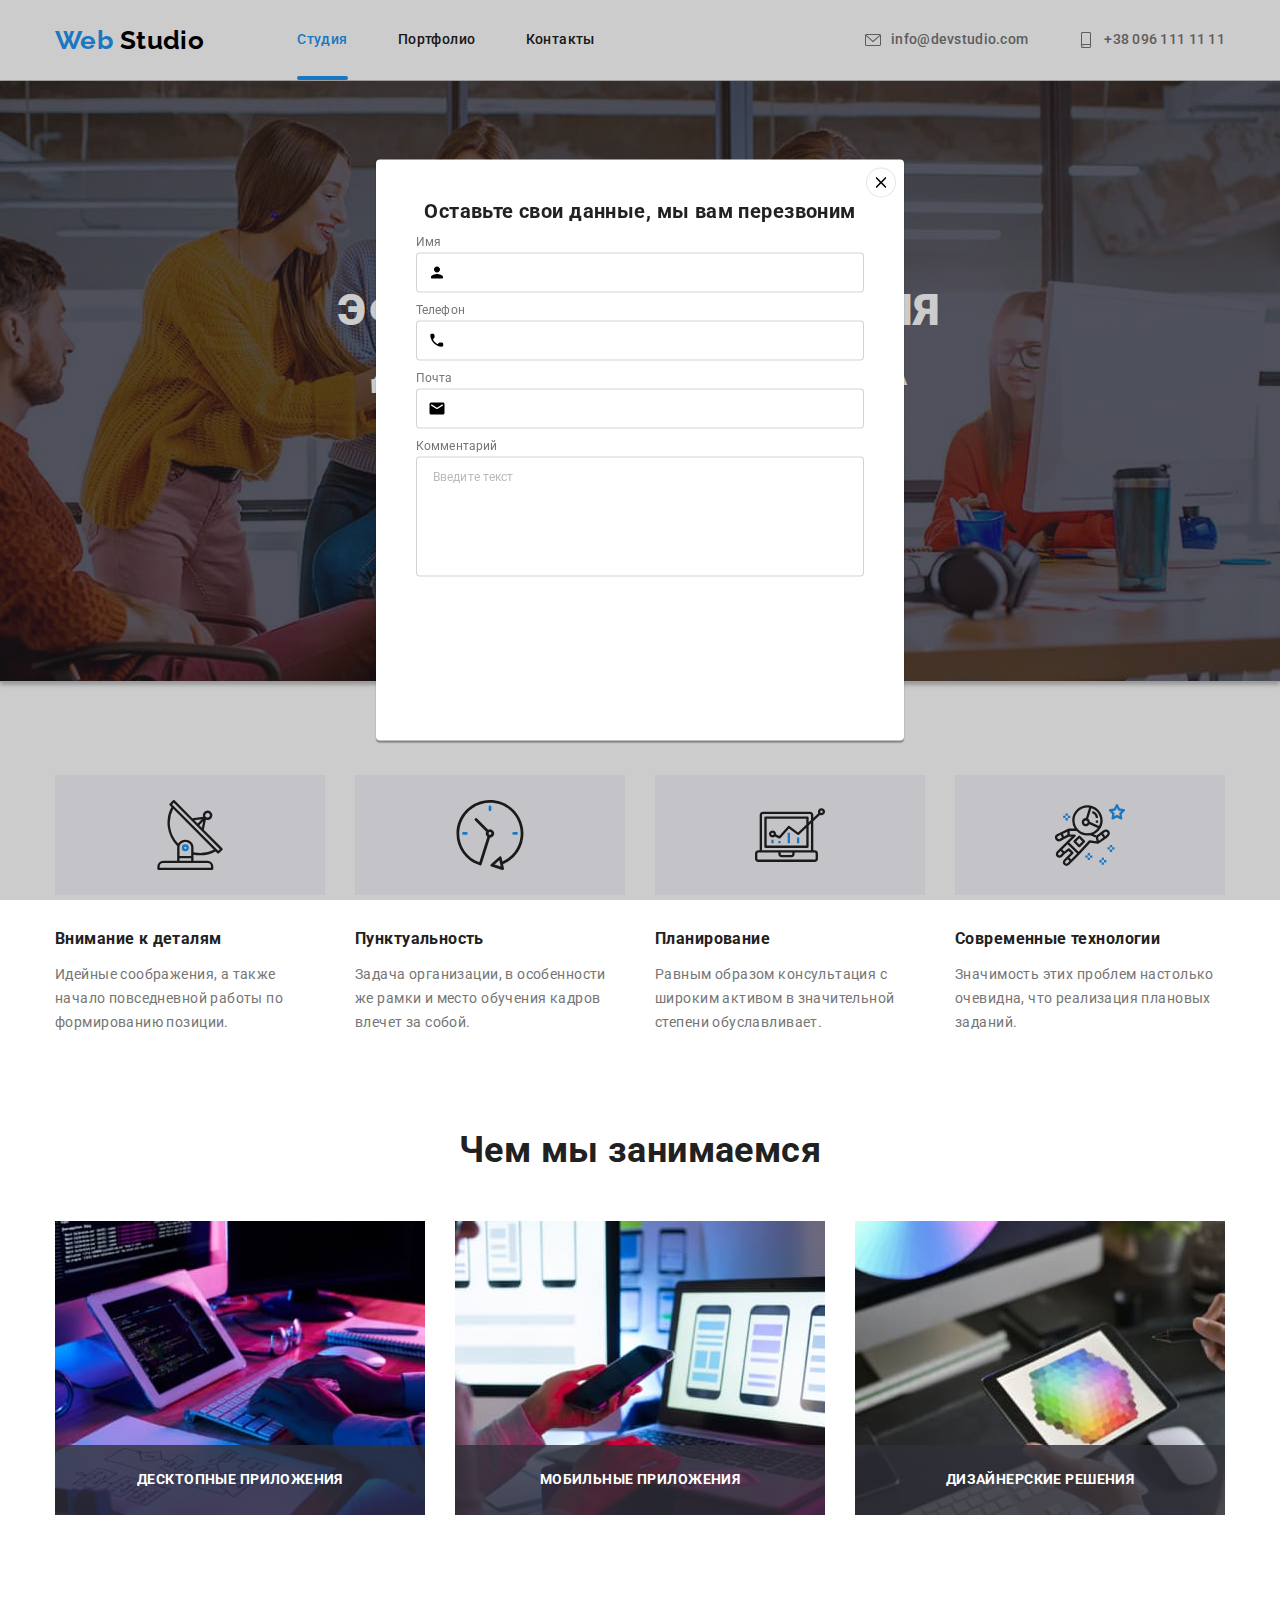
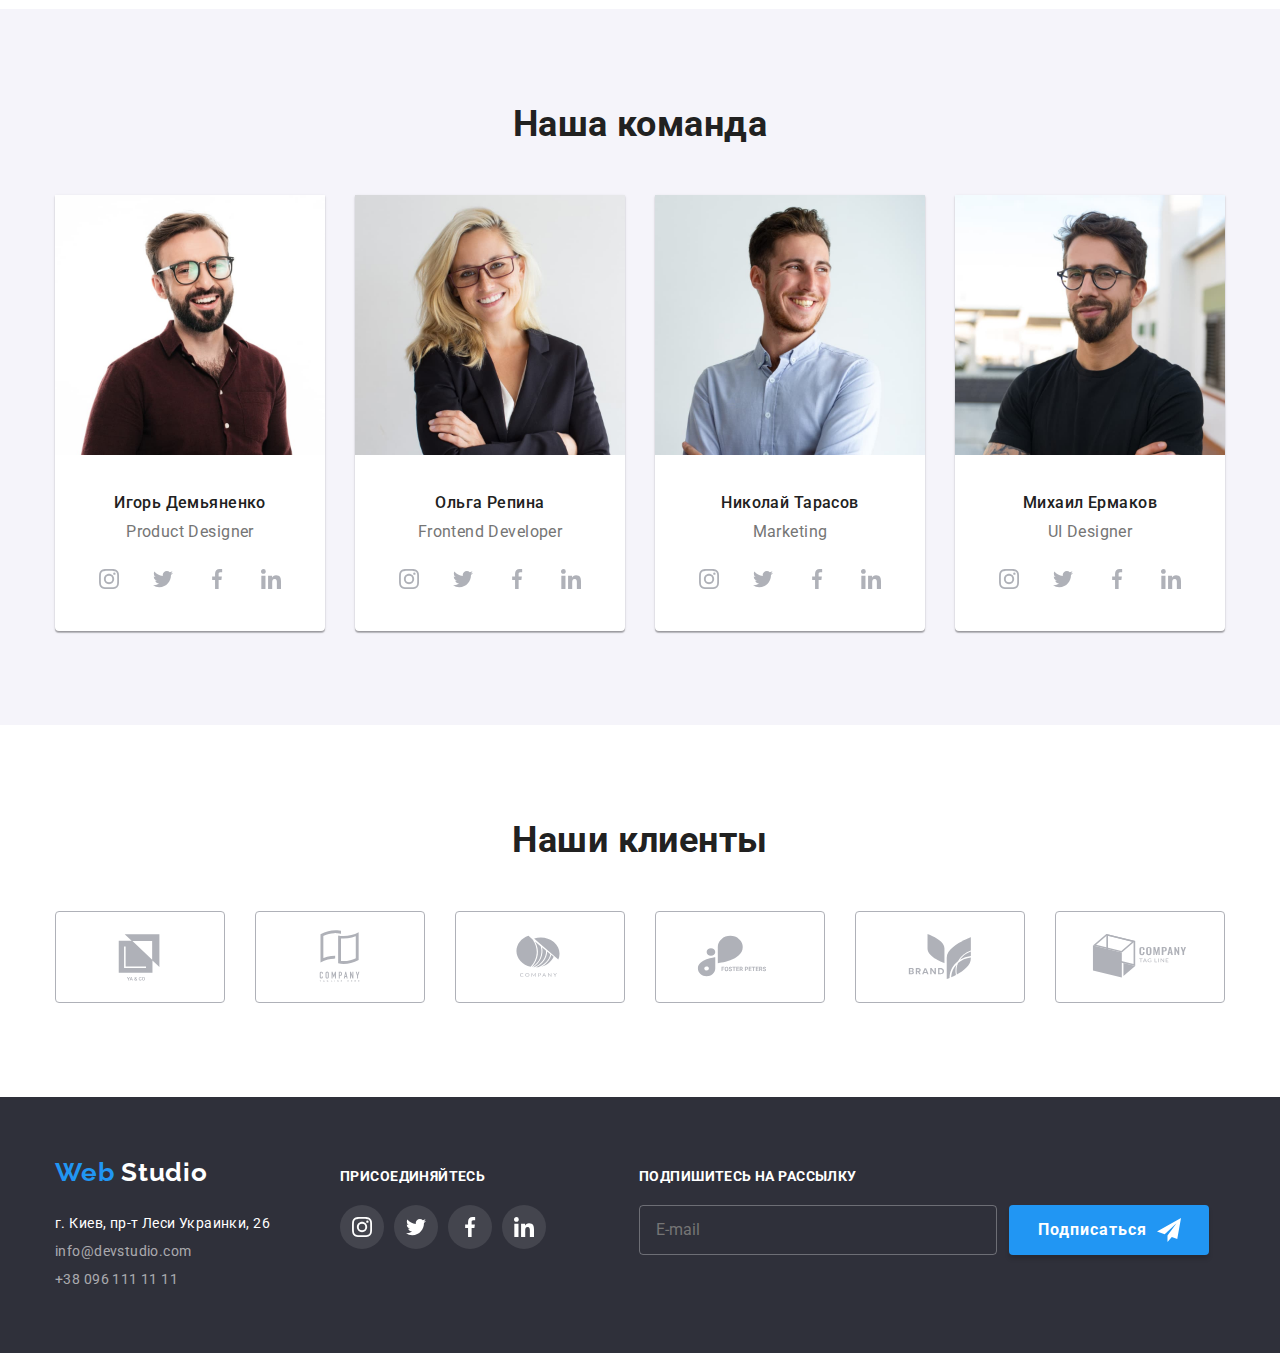
==== index.html @ 7f890c57 "добавляет форму в футере и часть формы в модальном окне" ====
<!DOCTYPE html>
<html lang="ru">

<head>
    <meta charset="UTF-8">
    <meta http-equiv="X-UA-Compatible" content="IE=edge">
    <meta name="viewport" content="width=device-width, initial-scale=1.0">
    <title>Project-1 WebStudio</title>
    <link
        href="https://fonts.googleapis.com/css2?family=Raleway:wght@700&family=Roboto:wght@400;500;700;900&display=swap"
        rel="stylesheet">
    <link rel="stylesheet"
        href="https://cdnjs.cloudflare.com/ajax/libs/modern-normalize/1.1.0/modern-normalize.min.css">
    <link rel="stylesheet" href="./css/styles.css">
</head>

<body>
    <!--хидер-->
    <header class="header">
        <div class="header-text">
            <a class="logo link" href="/"> <span class="logo-accent">Web</span> Studio</a>
            <nav class="header-navigate">
                <ul class="header-list">
                    <li class="header-item">
                        <a class="header-nav link active" href="./index.html">Студия</a>
                    </li>
                    <li class="header-item">
                        <a class="header-nav link" href="./portfolio.html">Портфолио</a>
                    </li>
                    <li class="header-item">
                        <a class="header-nav link" href="">Контакты</a>
                    </li>
                </ul>
            </nav>
            <ul class="header-contacts">
                <li class="header-contacts-item">

                    <a class="contacts-item link" href="mailto:info@devstudio.com">
                        <svg class="icon-nav" width="16" height="12">
                            <use href="./images/sprite.svg#icon-envelope-hover"></use>
                        </svg>
                        info@devstudio.com</a>
                </li>
                <li class="header-contacts-item">
                    <a class="contacts-item link" href="tel:+380961111111">
                        <svg class="icon-nav" width="10" height="16">
                            <use href="./images/sprite.svg#icon-smartphone"></use>
                        </svg>
                        +38 096 111 11 11</a>
                </li>
            </ul>
        </div>

    </header>
    <main>

        <!--хироу-->

        <section class="heroes">
            <h1 class="main-title">Эффективные решения <br> для вашего бизнеса </h1>
            <button class="button-order" type="button" data-modal-open>Заказать услугу</button>
        </section>

        <!--особенности-->

        <section class="why">
            <div class="container">
                <h2 hidden>Особенности</h2>
                <ul class="why-list">
                    <li class="why-item">
                        <div class="box-why">
                            <svg class="icon-why" width="70" height="70">
                                <use href="./images/sprite.svg#icon-antenna"></use>
                            </svg>
                        </div>
                        <h3 class="why-title">Внимание к деталям</h3>
                        <p class="why-description">Идейные соображения, а также начало повседневной работы по
                            формированию позиции.</p>
                    </li>
                    <li class="why-item">
                        <div class="box-why">
                            <svg class="icon-why" width="70" height="70">
                                <use href="./images/sprite.svg#icon-clock"></use>
                            </svg>
                        </div>
                        <h3 class="why-title">Пунктуальность</h3>
                        <p class="why-description">Задача организации, в особенности же рамки и место обучения кадров
                            влечет за собой.
                        </p>
                    </li>
                    <li class="why-item">
                        <div class="box-why">
                            <svg class="icon-why" width="70" height="70">
                                <use href="./images/sprite.svg#icon-diagram"></use>
                            </svg>
                        </div>
                        <h3 class="why-title">Планирование</h3>
                        <p class="why-description">Равным образом консультация с широким активом в значительной степени
                            обуславливает.
                        </p>
                    </li>
                    <li class="why-item">
                        <div class="box-why">
                            <svg class="icon-why" width="70" height="70">
                                <use href="./images/sprite.svg#icon-astronaut"></use>
                            </svg>
                        </div>
                        <h3 class="why-title">Современные технологии</h3>
                        <p class="why-description">Значимость этих проблем настолько очевидна, что реализация плановых
                            заданий.</p>
                    </li>
                </ul>
            </div>

        </section>

        <!--Чем мы занимаемся-->

        <section class="doing">
            <div class="container">
                <h2 class="doing-title">Чем мы занимаемся</h2>
                <ul class="doing-list">
                    <li class="doing-item">
                        <img class="doing-img" src="./images/doing/do-1.jpg" alt="Компьютер" width="370" height="294" />
                        <p class="doing-item-title">Десктопные приложения</p>
                    </li>

                    <li class="doing-item">
                        <img class="doing-img" src="./images/doing/do-2.jpg" alt="Телефон" width="370" height="294" />
                        <p class="doing-item-title">Мобильные приложения</p>
                    </li>

                    <li class="doing-item">
                        <img class="doing-img" src="./images/doing/do-3.jpg" alt="Планшет" width="370" height="294" />
                        <p class="doing-item-title">Дизайнерские решения</p>
                    </li>
                </ul>
            </div>
        </section>

        <!--Наша команда-->

        <section class="team">
            <div class="container">
                <h2 class="team-title">Наша команда</h2>
                <ul class="team-list">
                    <li class="team-item">
                        <img src="./images/team/kommand-1.jpg" alt="Игорь Демьяненко" width="270" height="260" />
                        <div class="team-box">
                            <h3 class="team-name">Игорь Демьяненко</h3>
                            <p class="team-work" lang="en">Product Designer</p>

                            <ul class="team-box-icon">
                                <li class="team-box-item">
                                    <a class="team-box-link" href="">
                                        <svg class="icon-team" width="20" height="20">
                                            <use href="./images/sprite.svg#icon-instagram"></use>
                                        </svg>
                                    </a>
                                </li>

                                <li class="team-box-item">
                                    <a class="team-box-link" href="">
                                        <svg class="icon-team" width="20" height="20">
                                            <use href="./images/sprite.svg#icon-twitter"></use>
                                        </svg>
                                    </a>
                                </li>

                                <li class="team-box-item">
                                    <a class="team-box-link" href="">
                                        <svg class="icon-team" width="20" height="20">
                                            <use href="./images/sprite.svg#icon-facebook"></use>
                                        </svg>
                                    </a>
                                </li>

                                <li class="team-box-item">
                                    <a class="team-box-link" href="">
                                        <svg class="icon-team" width="20" height="20">
                                            <use href="./images/sprite.svg#icon-linkedin"></use>
                                        </svg>
                                    </a>
                                </li>
                            </ul>
                        </div>


                    </li>
                    <li class="team-item">
                        <img src="./images/team/kommand-2.jpg" alt="Ольга Репина" width="270" height="260" />
                        <div class="team-box">
                            <h3 class="team-name">Ольга Репина</h3>
                            <p class="team-work" lang="en">Frontend Developer</p>

                            <ul class="team-box-icon">
                                <li class="team-box-item">
                                    <a class="team-box-link" href="">
                                        <svg class="icon-team" width="20" height="20">
                                            <use href="./images/sprite.svg#icon-instagram"></use>
                                        </svg>
                                    </a>
                                </li>

                                <li class="team-box-item">
                                    <a class="team-box-link" href="">
                                        <svg class="icon-team" width="20" height="20">
                                            <use href="./images/sprite.svg#icon-twitter"></use>
                                        </svg>
                                    </a>
                                </li>

                                <li class="team-box-item">
                                    <a class="team-box-link" href="">
                                        <svg class="icon-team" width="20" height="20">
                                            <use href="./images/sprite.svg#icon-facebook"></use>
                                        </svg>
                                    </a>
                                </li>

                                <li class="team-box-item">
                                    <a class="team-box-link" href="">
                                        <svg class="icon-team" width="20" height="20">
                                            <use href="./images/sprite.svg#icon-linkedin"></use>
                                        </svg>
                                    </a>
                                </li>
                            </ul>
                        </div>
                    </li>

                    <li class="team-item">
                        <img src="./images/team/kommand-3.jpg" alt="Николай Тарасов" width="270" height="260" />
                        <div class="team-box">
                            <h3 class="team-name">Николай Тарасов</h3>
                            <p class="team-work" lang="en">Marketing</p>

                            <ul class="team-box-icon">
                                <li class="team-box-item">
                                    <a class="team-box-link" href="">
                                        <svg class="icon-team" width="20" height="20">
                                            <use href="./images/sprite.svg#icon-instagram"></use>
                                        </svg>
                                    </a>
                                </li>

                                <li class="team-box-item">
                                    <a class="team-box-link" href="">
                                        <svg class="icon-team" width="20" height="20">
                                            <use href="./images/sprite.svg#icon-twitter"></use>
                                        </svg>
                                    </a>
                                </li>

                                <li class="team-box-item">
                                    <a class="team-box-link" href="">
                                        <svg class="icon-team" width="20" height="20">
                                            <use href="./images/sprite.svg#icon-facebook"></use>
                                        </svg>
                                    </a>
                                </li>

                                <li class="team-box-item">
                                    <a class="team-box-link" href="">
                                        <svg class="icon-team" width="20" height="20">
                                            <use href="./images/sprite.svg#icon-linkedin"></use>
                                        </svg>
                                    </a>
                                </li>
                            </ul>
                        </div>


                    </li>

                    <li class="team-item">
                        <img src="./images/team/kommand-4.jpg" alt="Михаил Ермаков" width="270" height="260" />
                        <div class="team-box">
                            <h3 class="team-name">Михаил Ермаков</h3>
                            <p class="team-work" lang="en">UI Designer</p>

                            <ul class="team-box-icon">
                                <li class="team-box-item">
                                    <a class="team-box-link" href="">
                                        <svg class="icon-team" width="20" height="20">
                                            <use href="./images/sprite.svg#icon-instagram"></use>
                                        </svg>
                                    </a>
                                </li>

                                <li class="team-box-item">
                                    <a class="team-box-link" href="">
                                        <svg class="icon-team" width="20" height="20">
                                            <use href="./images/sprite.svg#icon-twitter"></use>
                                        </svg>
                                    </a>
                                </li>

                                <li class="team-box-item">
                                    <a class="team-box-link" href="">
                                        <svg class="icon-team" width="20" height="20">
                                            <use href="./images/sprite.svg#icon-facebook"></use>
                                        </svg>
                                    </a>
                                </li>

                                <li class="team-box-item">
                                    <a class="team-box-link" href="">
                                        <svg class="icon-team" width="20" height="20">
                                            <use href="./images/sprite.svg#icon-linkedin"></use>
                                        </svg>
                                    </a>
                                </li>
                            </ul>
                        </div>


                    </li>
                </ul>
            </div>
        </section>
    </main>

    <!--Постоянные клиенты-->

    <section class="clients">
        <div class="container">
            <h2 class="clients-title">Наши клиенты</h2>
            <ul class="clients-list">

                <li class="clients-item">

                    <a class="clients-link" href="">
                        <svg class="icon-clients" width="106" height="60">
                            <use href="./images/sprite.svg#icon-company-1"></use>
                        </svg>
                    </a>

                </li>

                <li class="clients-item">

                    <a class="clients-link" href="">
                        <svg class="icon-clients" width="106" height="60">
                            <use href="./images/sprite.svg#icon-company-2"></use>
                        </svg>
                    </a>

                </li>

                <li class="clients-item">

                    <a class="clients-link" href="">
                        <svg class="icon-clients" width="106" height="60">
                            <use href="./images/sprite.svg#icon-company-3"></use>
                        </svg>
                    </a>

                </li>

                <li class="clients-item">

                    <a class="clients-link" href="">
                        <svg class="icon-clients" width="106" height="60">
                            <use href="./images/sprite.svg#icon-company-4"></use>
                        </svg>
                    </a>

                </li>

                <li class="clients-item">
                    <a class="clients-link" href="">
                        <svg class="icon-clients" width="106" height="60">
                            <use href="./images/sprite.svg#icon-company-5"></use>
                        </svg>
                    </a>
                </li>

                <li class="clients-item">
                    <a class="clients-link" href="">
                        <svg class="icon-clients" width="106" height="60">
                            <use href="./images/sprite.svg#icon-company-6"></use>
                        </svg>
                    </a>
                </li>

            </ul>
        </div>


    </section>

    <!--подвал-->

    <footer class="footer">
        <div class="container footer-box">

            <div class="footer-left">
                <a class="logo-footer link" href="/"> <span class="logo-accent">Web</span> Studio</a>
                <address class="footer-addres">
                    <ul class="footer-list">
                        <li class="footer-item"><a class="address-item-map link"
                                href="https://goo.gl/maps/FX2oiXXjCfkCqvJg9" target="_blank"
                                rel="noopener noreferrer">г.
                                Киев,
                                пр-т Леси Украинки, 26</a></li>
                        <li class="footer-item"><a class="address-item link"
                                href="mailto:info@devstudio.com">info@devstudio.com</a></li>
                        <li class="footer-item"><a class="address-item link" href="tel:+380961111111">+38 096 111 11
                                11</a>
                        </li>
                    </ul>
                </address>
            </div>

            <div class="footer-right">
                <h3 class="footer-right-title">присоединяйтесь</h3>
                <ul class="footer-network">
                    <li class="network-item">
                        <a class="network-link" href="">
                            <svg class="icon-network" width="20" height="20">
                                <use href="./images/sprite.svg#icon-instagram"></use>
                            </svg>
                        </a>
                    </li>

                    <li class="network-item">
                        <a class="network-link" href="">
                            <svg class="icon-network" width="20" height="20">
                                <use href="./images/sprite.svg#icon-twitter"></use>
                            </svg>
                        </a>
                    </li>

                    <li class="network-item">
                        <a class="network-link" href="">
                            <svg class="icon-network" width="20" height="20">
                                <use href="./images/sprite.svg#icon-facebook"></use>
                            </svg>
                        </a>
                    </li>

                    <li class="network-item">
                        <a class="network-link" href="">
                            <svg class="icon-network" width="20" height="20">
                                <use href="./images/sprite.svg#icon-linkedin"></use>
                            </svg>
                        </a>
                    </li>

                </ul>
            </div>
            <div class="footer-follow">
                <p class="follow-title">Подпишитесь на рассылку</p>
                <form name="form-follow" action="#" class="form-follow">
                    <input class="follow-input" name="follow-email" type="email" placeholder="E-mail">
                    <div class="follow-box">
                        <button class="follow-button" type="submit">Подписаться</button>
                        <svg class="icon-follow" width="24" height="24">
                            <use href="./images/sprite.svg#icon-telegram-send"></use>
                        </svg>
                    </div>

                </form>
            </div>
        </div>
    </footer>

    <!-- модальное окно -->

    <div class="backdrop" data-modal>
        <div class="modal">
            <button class="modal-button" type="button" data-modal-close>
                <svg class="icon-modal" width="11" height="11">
                    <use href="./images/sprite.svg#icon-Close"></use>
                </svg>
            </button>
            <form action="#" class="modal-form">
                <p class="modal-text">Оставьте свои данные, мы вам перезвоним</p>

                <label for="modal-name" class="modal-label">Имя</label>
                <div class="box-modal">
                    <input type="text" name="modal-name" id="modal-name" class="modal-input">
                    <svg class="icon-modal-text" width="18" height="18">
                        <use href="./images/sprite.svg#icon-person"></use>
                    </svg>
                </div>

                <label for="modal-tel" class="modal-label">Телефон</label>
                <div class="box-modal">
                    <input type="tel" name="modal-tel" id="modal-tel" class="modal-input">
                    <svg class="icon-modal-text" width="18" height="18">
                        <use href="./images/sprite.svg#icon-phone"></use>
                    </svg>
                </div>

                <label for="modal-email" class="modal-label">Почта</label>
                <div class="box-modal">
                    <input type="email" name="modal-email" id="modal-email" class="modal-input">
                    <svg class="icon-modal-text" width="18" height="18">
                        <use href="./images/sprite.svg#icon-email"></use>
                    </svg>
                </div>


                <label for="modal-comment" class="modal-label">Комментарий</label>
                <textarea name="modal-comment" id="modal-comment" placeholder="Введите текст"
                    class="modal-comment"></textarea>
            </form>
        </div>
    </div>

    <!-- <script src="./js/modal.js"></script> -->
</body>

</html>
---- css/styles.css ----
/* цвет текста основной #212121
цвет текста вторичный rgba(117, 117, 117, 1)
Цвет акцента #2196F3
#FFFFFF 
цвет фона #E5E5E5
цвет фона вторичный #2F303A

*/
:root {
  --primary-text-color: rgba(117, 117, 117, 1);
  --title-text-color: #212121;
  --accent-color: #2196f3;
  --main-transition-duration: 250ms;
  --main-cubic-bezier: cubic-bezier(0.4, 0, 0.2, 1);
}

/* @keyframes portfoliotext {
  0% {
    transform: translateY(100%);
  }
  100% {
    transform: translateY(0%);
  }
} */

body {
  font-family: 'Roboto', sans-serif;
  font-weight: normal;
  font-size: 14px;
  line-height: 1.71;
  letter-spacing: 0.03em;
  color: var(--primary-text-color);
}

.container {
  width: 1200px;
  padding-left: 15px;
  padding-right: 15px;
  margin-left: auto;
  margin-right: auto;
}

h1,
h2,
h3,
h4 {
  color: var(--title-text-color);
  margin: 0;
  padding: 0;
}

p {
  margin: 0;
  padding: 0;
}

ul {
  list-style: none;
  margin: 0;
  padding: 0;
}

.link {
  text-decoration: none;
  color: var(--title-text-color);
}

/*-------------- header------------ */

.header {
  border-bottom: 1px solid #ececec;
}

.header-text {
  display: flex;
  align-items: center;
  width: 1200px;
  padding-left: 15px;
  padding-right: 15px;
  margin-left: auto;
  margin-right: auto;
}

/*-------------- logo------------ */

.logo {
  font-family: 'Raleway';
  font-weight: bold;
  font-size: 26px;
  line-height: 1.19;
  color: #000000;

  margin-right: 93px;
  transition: color var(--main-transition-duration) var(--main-cubic-bezier);
}

.logo:hover,
.logo:focus {
  color: var(--accent-color);
}

.logo-accent {
  color: var(--accent-color);
}

/*------------- header navigate----------- */

.header-list .active {
  color: var(--accent-color);
}

.active::after {
  position: absolute;
  bottom: 0;
  left: 0;
  content: '';
  display: block;
  width: 100%;
  height: 4px;
  border: 2px solid;
  border-radius: 2px;
  color: var(--accent-color);
  background-color: var(--accent-color);
}

.header-list {
  display: flex;
}

.header-item {
  position: relative;
  font-weight: 500;
  font-size: 14px;
  line-height: 1.14;

  display: block;
}
.header-nav {
  padding-top: 32px;
  padding-bottom: 32px;

  display: block;
  transition: color var(--main-transition-duration) var(--main-cubic-bezier);
}

.header-nav:hover,
.header-nav:focus {
  color: var(--accent-color);
}

.header-contacts {
  margin-left: auto;
  display: flex;
}

.header-contacts-item:not(:last-child),
.header-item:not(:last-child) {
  margin-right: 50px;
}

.header-contacts-item {
  ont-weight: 500;
  font-size: 14px;
  line-height: 1.14;
  letter-spacing: 0.02em;
  color: var(--primary-text-color);

  align-items: center;
}

.contacts-item {
  font-weight: 500;
  font-size: 14px;
  line-height: 1.14;
  letter-spacing: 0.02em;
  color: var(--primary-text-color);
  display: block;

  padding-top: 32px;
  padding-bottom: 32px;
  width: 100%;
  height: 100%;

  display: flex;
  transition: color var(--main-transition-duration) var(--main-cubic-bezier);
}

.contacts-item:hover,
.contacts-item:focus {
  color: var(--accent-color);
}

.icon-nav {
  fill: #757575;
  margin-right: 10px;
  justify-content: center;
  align-items: center;

  width: 16px;
  height: 16px;
  object-fit: contain;

  display: block;
  padding: 0;
  margin-top: auto;
  margin-bottom: auto;
  transition: fill var(--main-transition-duration) var(--main-cubic-bezier);
}

.contacts-item:hover > .icon-nav,
.contacts-item:focus > .icon-nav {
  fill: var(--accent-color);
}

/*----------------- heroes--------------- */
.heroes {
  background-image: linear-gradient(
      rgba(47, 48, 58, 0.4),
      rgba(47, 48, 58, 0.4)
    ),
    url(../images/heroes/heroes.jpg);
  max-width: 1600px;
  margin-left: auto;
  margin-right: auto;
  outline: 1px solid #c4c4c4;
  background-size: cover;
  background-repeat: no-repeat;
  height: 600px;
  background-color: #424242;
  background-position: center;
  box-shadow: 0px 4px 4px rgba(0, 0, 0, 0.25);

  color: #ffffff;
  text-align: center;

  padding-top: 200px;
  padding-bottom: 200px;
}
.main-title {
  color: #ffffff;
  font-weight: 900;
  font-size: 44px;
  line-height: 1.36;
  letter-spacing: 0.06em;
  text-transform: uppercase;

  margin: 0;
  padding: 0;
}

.button-order {
  display: inline-block;

  margin-top: 30px;
  padding: 10px 32px;
  border-radius: 4px;
  box-shadow: 0px 4px 4px rgba(0, 0, 0, 0.15);
  border: 0;

  font-family: inherit;
  font-weight: bold;
  font-size: 16px;
  line-height: 1.88;
  letter-spacing: 0.06em;
  color: #ffffff;
  background-color: var(--accent-color);
  cursor: pointer;
}

/*----------------- Why ----------------- */

.why {
  padding-top: 94px;
  padding-bottom: 94px;
}

.why-list {
  display: flex;
  flex-basis: calc((100% - 60px) / 4);
}

.why-item {
  width: 270px;
}

.why-item:not(:last-child) {
  margin-right: 30px;
}

.box-why {
  width: 270px;
  height: 120px;
  background-color: #f5f4fa;
  margin-bottom: 30px;

  display: flex;
  justify-content: center;
  align-items: center;
}

.why-description {
  margin-top: 10px;
  margin-bottom: 0;
}

/*----------- Чем мы занимаемся,team ------------ */

.doing-title,
.team-title {
  font-weight: bold;
  font-size: 36px;
  line-height: 1.17;
  text-align: center;
}

.doing {
  padding-bottom: 94px;
}

.doing-list {
  display: flex;
  margin-top: 50px;
}

.doing-item {
  position: relative;
}

.doing-img {
  display: block;
}

.doing-item-title {
  position: absolute;
  bottom: 0;

  background-color: rgba(47, 48, 58, 0.8);
  width: 370px;
  height: 70px;
  padding: 27px;
  text-align: center;

  color: #ffffff;
  text-transform: uppercase;
  font-weight: bold;
  font-size: 14px;
  line-height: 1.14;
}

.doing-item:not(:last-child) {
  margin-right: 30px;
}
/*----------------- team------------------ */
.team {
  background-color: #f5f4fa;
  padding-top: 94px;
  padding-bottom: 94px;
}

.team-list {
  display: flex;
  justify-content: center;
  margin-top: 50px;
}

.team-item {
  background: #ffffff;

  box-shadow: 0px 1px 3px rgba(0, 0, 0, 0.12), 0px 1px 1px rgba(0, 0, 0, 0.14),
    0px 2px 1px rgba(0, 0, 0, 0.2);
  border-radius: 0px 0px 4px 4px;

  text-align: center;
  /* padding-bottom: 42px; */
}
.team-item:not(:last-child) {
  margin-right: 30px;
}

.team-box {
  padding-top: 30px;
  padding-bottom: 30px;
}

.team-box-icon {
  display: flex;
  justify-content: center;
  margin-top: 16px;
}

.team-box-link {
  fill: #afb1b8;
  display: flex;
  justify-content: center;
  align-items: center;
  width: 100%;
  height: 100%;

  transition: background-color var(--main-transition-duration)
      var(--main-cubic-bezier),
    fill var(--main-transition-duration) var(--main-cubic-bezier),
    border-radius var(--main-transition-duration) var(--main-cubic-bezier);
}

.team-box-item {
  width: 44px;
  height: 44px;
}

.team-box-item:not(:last-child) {
  margin-right: 10px;
}

.team-box-link:hover,
.team-box-link:focus {
  background-color: var(--accent-color);
  width: 44px;
  height: 44px;
  border-radius: 50%;
  fill: #ffffff;
}

.team-name {
  font-weight: 500;
  font-size: 16px;
  line-height: 1.19;
}

.team-work {
  font-size: 16px;
  line-height: 1.19;
  font-weight: normal;

  margin-top: 10px;
}

/*-------------- постоянные клиенты------------ */

.clients {
  padding-top: 94px;
  padding-bottom: 94px;
}

.clients-title {
  font-weight: bold;
  font-size: 36px;
  line-height: 1.17;
  text-align: center;
}

.clients-list {
  display: flex;
  justify-content: space-between;
  align-items: center;

  margin-top: 50px;
}

.clients-item {
  width: 170px;
  height: 92px;
}

.clients-link {
  width: 100%;
  height: 100%;
  border: 1px solid #afb1b8;
  border-radius: 4px;

  justify-content: center;
  align-items: center;
  display: flex;
  transition: border-color var(--main-transition-duration)
    var(--main-cubic-bezier);
}

.clients-link:hover .icon-clients,
.clients-link:focus .icon-clients {
  fill: var(--accent-color);
}

.clients-link:hover,
.clients-link:focus {
  border-color: var(--accent-color);
}

.icon-clients {
  fill: #afb1b8;
  transition: fill var(--main-transition-duration) var(--main-cubic-bezier);
}

/*-------------- portfolio навигация------------ */

.portfolio {
  padding-top: 94px;
  padding-bottom: 94px;
}

.portfolio-nav-list {
  display: flex;
  justify-content: center;
}

.portfolio-nav-item:not(:last-child) {
  margin-right: 8px;
}

.portfolio-nav-button {
  background-color: #f5f4fa;
  cursor: pointer;
  font-weight: 500;
  font-size: 16px;
  line-height: 1.63;

  text-align: center;
  padding: 6px 22px;
  border-radius: 4px;
  border: 0;
  transition: background-color var(--main-transition-duration)
      var(--main-cubic-bezier),
    color var(--main-transition-duration) var(--main-cubic-bezier),
    box-shadow var(--main-transition-duration) var(--main-cubic-bezier);
}

.portfolio-nav-button:hover,
.portfolio-nav-button:focus {
  color: #ffffff;
  background-color: var(--accent-color);
  box-shadow: 0px 3px 1px rgba(0, 0, 0, 0.1), 0px 1px 2px rgba(0, 0, 0, 0.08),
    0px 2px 2px rgba(0, 0, 0, 0.12);
  border-radius: 4px;
}

/*-------------- portfolio проекты------------ */

.projects-list {
  display: flex;
  flex-wrap: wrap;
  flex-basis: calc((100% - 60px) / 3);

  margin: 0;
  padding: 0;

  margin-top: 34px;
  margin-bottom: 94px;
}

.project-item {
  margin-right: 30px;
  margin-bottom: 30px;
}

.project-item-link {
  display: block;

  background: #ffffff;
  transition: box-shadow var(--main-transition-duration)
    var(--main-cubic-bezier);
}

.project-item-link:focus,
.project-item-link:hover {
  box-sizing: border-box;
  box-shadow: 0px 1px 1px rgba(0, 0, 0, 0.12), 0px 4px 4px rgba(0, 0, 0, 0.06),
    1px 4px 6px rgba(0, 0, 0, 0.16);
}

.project-item:nth-child(3n) {
  margin-right: 0px;
}

.project-item:nth-last-child(-n + 3) {
  margin-bottom: 0px;
}

.project-box {
  position: relative;
  overflow: hidden;
}

.project-description {
  position: absolute;
  top: 0;
  left: 0;

  font-size: 18px;
  line-height: 1.56;
  padding: 63px 24px;
  color: #ffffff;
  background-color: rgba(33, 150, 243, 0.9);
  width: 100%;
  height: 100%;

  overflow: auto;
  transform: translateY(100%);
  transition: transform var(--main-transition-duration) var(--main-cubic-bezier);
}

.project-item:focus .project-description,
.project-item:hover .project-description {
  transform: translateY(0%);
  overflow: visible;
}

.project-foto {
  display: block;
}

.project-name {
  padding: 20px 24px;

  border-right: 1px solid #eeeeee;
  border-bottom: 1px solid #eeeeee;
  border-left: 1px solid #eeeeee;
}

.project-title {
  font-weight: bold;
  font-size: 18px;
  line-height: 2;

  letter-spacing: 0.06em;
}
.project-type {
  font-size: 16px;
  line-height: 1.88;
  margin: 0;
}
/*----------------- footer--------------- */

footer {
  background-color: #2f303a;
  padding-top: 60px;
  padding-bottom: 60px;
}

.footer-box {
  display: flex;
  align-items: baseline;
}

.footer-left {
  margin-right: 70px;
}

.footer-addres {
  font-style: normal;

  margin-top: 20px;
}
.address-item {
  font-size: 14px;
  line-height: 2;
  letter-spacing: 0.03em;
  color: rgba(255, 255, 255, 0.6);

  transition: color var(--main-transition-duration) var(--main-cubic-bezier);
}
.address-item-map {
  font-size: 14px;
  line-height: 2;
  letter-spacing: 0.03em;
  color: #ffffff;

  transition: color var(--main-transition-duration) var(--main-cubic-bezier);
}
.logo-footer {
  color: #ffffff;
  font-family: 'Raleway';
  font-weight: bold;
  font-size: 26px;
  line-height: 1.19;
  letter-spacing: 0.03em;

  transition: color var(--main-transition-duration) var(--main-cubic-bezier);
}

.logo-footer:hover,
.logo-footer:focus {
  color: var(--accent-color);
}

.address-item-map:hover,
.address-item-map:focus {
  color: var(--accent-color);
}

.address-item.link:hover,
.address-item.link:focus {
  color: var(--accent-color);
}

.footer-right {
  margin-right: 93px;
}

.footer-right-title {
  font-weight: bold;
  font-size: 14px;
  line-height: 1.14;
  color: #ffffff;
  text-transform: uppercase;
}

.footer-network {
  display: flex;

  margin-top: 20px;
}

.network-link {
  display: flex;
  align-items: center;
  justify-content: center;

  background-color: rgba(255, 255, 255, 0.1);
  width: 44px;
  height: 44px;
  border-radius: 50%;
  transition: background-color var(--main-transition-duration)
    var(--main-cubic-bezier);
}

.network-item:not(:last-child) {
  margin-right: 10px;
}

.network-link:hover,
.network-link:focus {
  background-color: var(--accent-color);
}

.icon-network {
  fill: #ffffff;
}

.follow-title {
  font-weight: bold;
  font-size: 14px;
  line-height: 1.14;
  text-transform: uppercase;
  color: #ffffff;

  margin-bottom: 20px;
}

.form-follow {
  display: flex;
}

.follow-input {
  padding-left: 16px;
  padding-top: 15px;
  padding-bottom: 15px;
  margin-right: 12px;

  border: 1px solid rgba(255, 255, 255, 0.3);
  border-radius: 4px;
  width: 358px;
  height: 50px;
  background: transparent;
  display: block;
  transition: border-color var(--main-transition-duration)
    var(--main-cubic-bezier);
}

.follow-input::placeholder {
  font-size: 16px;
  
}

.follow-input:hover,
.follow-input:focus {
  border-color: var(--accent-color);
}

.follow-box {
  position: relative;
}

.follow-button {
  /* display: inline-block; */

  width: 200px;
  padding-left: 29px;
  padding-top: 10px;
  padding-right: 62px;
  padding-bottom: 10px;
  border-radius: 4px;
  box-shadow: 0px 4px 4px rgba(0, 0, 0, 0.15);
  border: 0;

  font-family: inherit;
  font-weight: bold;
  font-size: 16px;
  line-height: 1.88;
  letter-spacing: 0.06em;
  color: #ffffff;
  background-color: var(--accent-color);
  cursor: pointer;
}

.icon-follow {
  position: absolute;
  right: 28px;
  top: 50%;
  transform: translateY(-50%);

}

/*----------------- модальное окно--------------- */

.backdrop {
  position: fixed;
  width: 100vw;
  height: 100vh;
  top: 0;
  left: 0;
  background-color: rgba(0, 0, 0, 0.2);
  transition: visibility var(--main-transition-duration)
      var(--main-cubic-bezier),
    opacity var(--main-transition-duration) var(--main-cubic-bezier);
}

.backdrop.is-hidden {
  opacity: 0;
  pointer-events: none;
  visibility: hidden;
}

.modal {
  position: absolute;
  top: 50%;
  left: 50%;
  transform: translate(-50%, -50%);
  z-index: 5;

  width: 528px;
  height: 581px;
  box-shadow: 0px 1px 3px rgba(0, 0, 0, 0.12), 0px 1px 1px rgba(0, 0, 0, 0.14),
    0px 2px 1px rgba(0, 0, 0, 0.2);
  border-radius: 4px;
  background-color: #ffffff;
  padding: 40px;
}

.modal-button {
  position: absolute;
  width: 30px;
  height: 30px;
  border-radius: 50%;
  border: 1px solid rgba(0, 0, 0, 0.1);
  background-color: #ffffff;

  right: 8px;
  top: 8px;
}

.modal-button:hover > .icon-modal,
.modal-button:focus > .icon-modal {
  fill: var(--accent-color);
}

.icon-modal {
  position: absolute;
  top: 50%;
  left: 50%;
  transform: translate(-50%, -50%);
}

.modal-text {
  font-weight: bold;
  font-size: 20px;
  line-height: 1.15;
  text-align: center;
  color: #212121;
  margin-bottom: 12px;
}

.modal-label {
  display: block;
  font-size: 12px;
  line-height: 1.17;
  letter-spacing: 0.01em;
  color: #757575;
  margin-bottom: 4px;
}

.box-modal {
  position: relative;
}

.icon-modal-text {
  position: absolute;
  top: 50%;
  left: 12px;
  transform: translate(0%, -50%);
  transition: fill var(--main-transition-duration)
      var(--main-cubic-bezier);
}

.modal-input {
  display: block;
  width: 448px;
  height: 40px;
  margin-bottom: 10px;
  border: 1px solid rgba(33, 33, 33, 0.2);
  border-radius: 4px;
  padding-left: 42px;
  transition: border var(--main-transition-duration)
      var(--main-cubic-bezier);
}

.modal-comment {
  border: 1px solid rgba(33, 33, 33, 0.2);
  border-radius: 4px;
  width: 448px;
  height: 120px;
  resize: none;
  padding-top: 12px;
  padding-left: 16px;
  transition: border var(--main-transition-duration)
      var(--main-cubic-bezier); 
}

.modal-comment::placeholder {
  font-size: 12px;
  line-height: 1.17;
  letter-spacing: 0.01em;
  color: rgba(117, 117, 117, 0.5);
  
}

.modal-input:focus,
.modal-comment:focus {
  outline: none;
  border: 1px solid var(--accent-color);
  cursor: pointer;
}

.modal-input:focus + .icon-modal-text {
  fill: var(--accent-color);
}
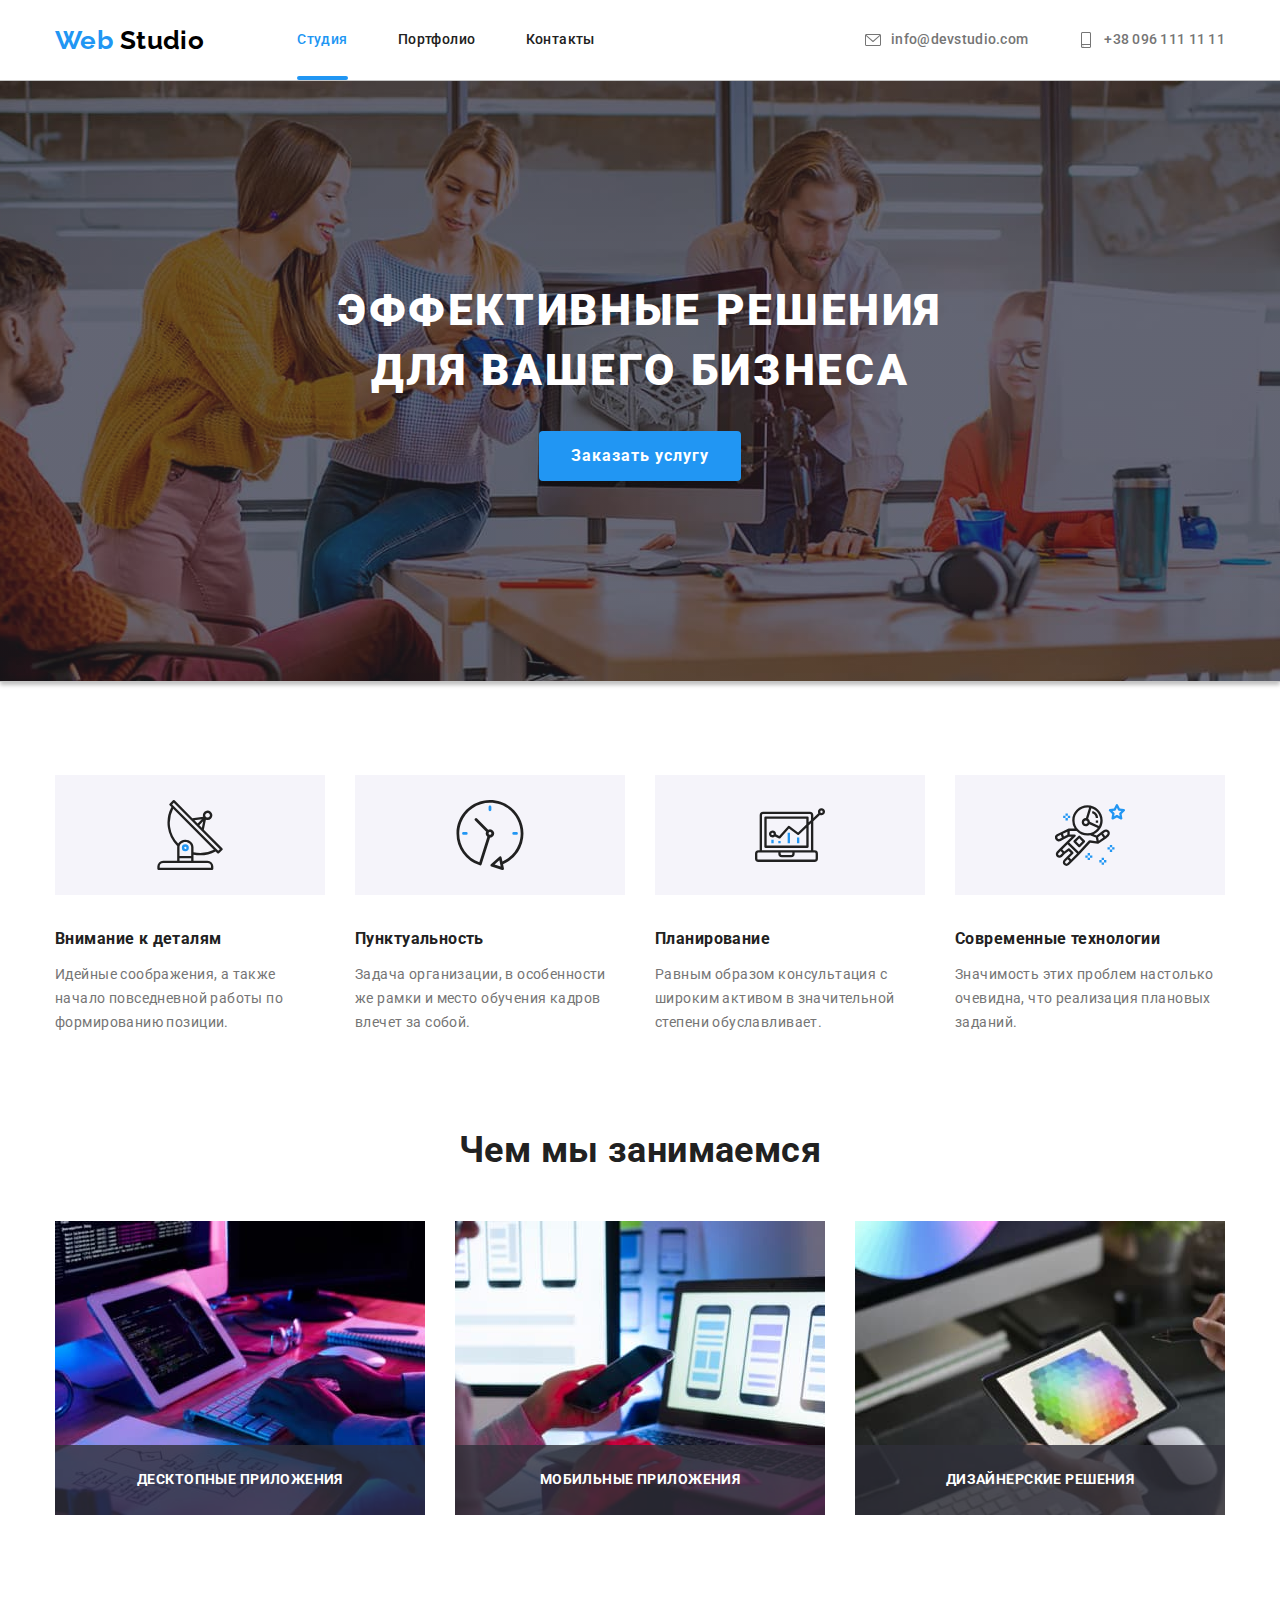
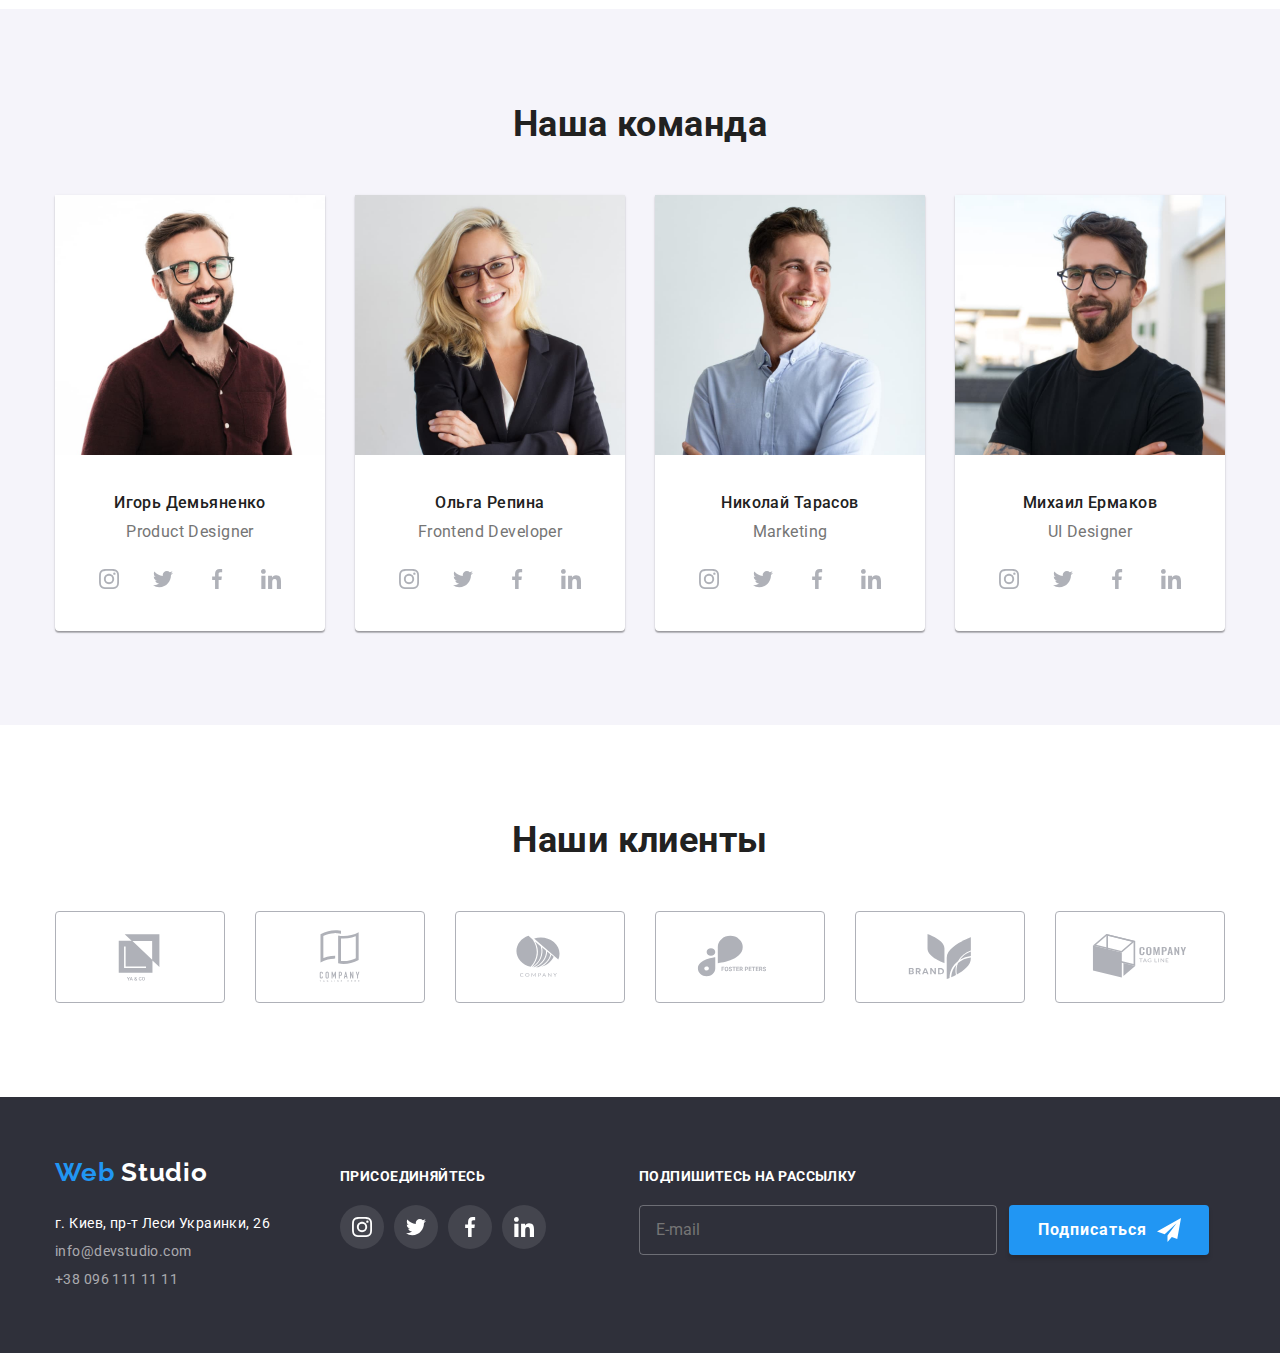
==== commit 682bdfb4: "завершает оформление модального окна" ====
--- a/index.html
+++ b/index.html
@@ -468,7 +468,7 @@
 
     <!-- модальное окно -->
 
-    <div class="backdrop" data-modal>
+    <div class="backdrop is-hidden" data-modal>
         <div class="modal">
             <button class="modal-button" type="button" data-modal-close>
                 <svg class="icon-modal" width="11" height="11">
@@ -502,15 +502,25 @@
                     </svg>
                 </div>
 
-
                 <label for="modal-comment" class="modal-label">Комментарий</label>
                 <textarea name="modal-comment" id="modal-comment" placeholder="Введите текст"
                     class="modal-comment"></textarea>
+
+                <div class="box-checkbox">
+                    <input type="checkbox" class="modal-checkbox" name="modal-checkbox" id="modal-checkbox">
+                    <label for="modal-checkbox" class="checkbox-label">
+                        Соглашаюсь с рассылкой и принимаю <a class="chekbox-link" href="">Условия договора</a>
+                    </label>
+                </div>
+
+                <button type="submit" class="modal-button-submit">Отправить</button>
+                
+                
             </form>
         </div>
     </div>
 
-    <!-- <script src="./js/modal.js"></script> -->
+    <script src="./js/modal.js"></script>
 </body>
 
 </html>--- a/css/styles.css
+++ b/css/styles.css
@@ -753,6 +753,7 @@
   padding-top: 15px;
   padding-bottom: 15px;
   margin-right: 12px;
+  color: #ffffff;
 
   border: 1px solid rgba(255, 255, 255, 0.3);
   border-radius: 4px;
@@ -766,11 +767,11 @@
 
 .follow-input::placeholder {
   font-size: 16px;
-  
 }
 
 .follow-input:hover,
 .follow-input:focus {
+  outline: none;
   border-color: var(--accent-color);
 }
 
@@ -805,7 +806,6 @@
   right: 28px;
   top: 50%;
   transform: translateY(-50%);
-
 }
 
 /*----------------- модальное окно--------------- */
@@ -895,8 +895,7 @@
   top: 50%;
   left: 12px;
   transform: translate(0%, -50%);
-  transition: fill var(--main-transition-duration)
-      var(--main-cubic-bezier);
+  transition: fill var(--main-transition-duration) var(--main-cubic-bezier);
 }
 
 .modal-input {
@@ -907,8 +906,7 @@
   border: 1px solid rgba(33, 33, 33, 0.2);
   border-radius: 4px;
   padding-left: 42px;
-  transition: border var(--main-transition-duration)
-      var(--main-cubic-bezier);
+  transition: border var(--main-transition-duration) var(--main-cubic-bezier);
 }
 
 .modal-comment {
@@ -919,8 +917,8 @@
   resize: none;
   padding-top: 12px;
   padding-left: 16px;
-  transition: border var(--main-transition-duration)
-      var(--main-cubic-bezier); 
+  margin-bottom: 20px;
+  transition: border var(--main-transition-duration) var(--main-cubic-bezier);
 }
 
 .modal-comment::placeholder {
@@ -928,7 +926,6 @@
   line-height: 1.17;
   letter-spacing: 0.01em;
   color: rgba(117, 117, 117, 0.5);
-  
 }
 
 .modal-input:focus,
@@ -942,3 +939,68 @@
   fill: var(--accent-color);
 }
 
+.box-checkbox {
+  display: flex;
+  text-align: center;
+  margin-bottom: 30px;
+}
+
+.modal-checkbox {
+  width: 1px;
+  height: 1px;
+  margin: -1px;
+  padding: 0;
+  overflow: hidden;
+  border: 0;
+  clip: rect(0 0 0 0);
+}
+
+.checkbox-label {
+  display: flex;
+  align-items: center;
+}
+
+.modal-checkbox:checked + .checkbox-label::before {
+  background: var(--accent-color);
+  background-image: url(../images/modal/chek-modal.svg);
+  border: none;
+  background-repeat: no-repeat;
+  background-size: contain;
+  background-position: center;
+}
+
+.checkbox-label::before {
+  content: '';
+  display: block;
+  width: 16px;
+  height: 15px;
+  border: 2px solid #212121;
+  border-radius: 2px;
+  margin-right: 8px;
+}
+
+.chekbox-link {
+  margin-left: 3px;
+}
+
+.modal-button-submit {
+  width: 200px;
+  height: 50px;
+  border-radius: 4px;
+  background-color: var(--accent-color);
+  color: #ffffff;
+  font-weight: bold;
+  font-size: 16px;
+  line-height: 1.87;
+  align-items: center;
+  text-align: center;
+  letter-spacing: 0.06em;
+
+  box-shadow: 0px 4px 4px rgba(0, 0, 0, 0.15);
+  border: 0;
+  cursor: pointer;
+
+  display: block;
+  margin-left: auto;
+  margin-right: auto;
+}
